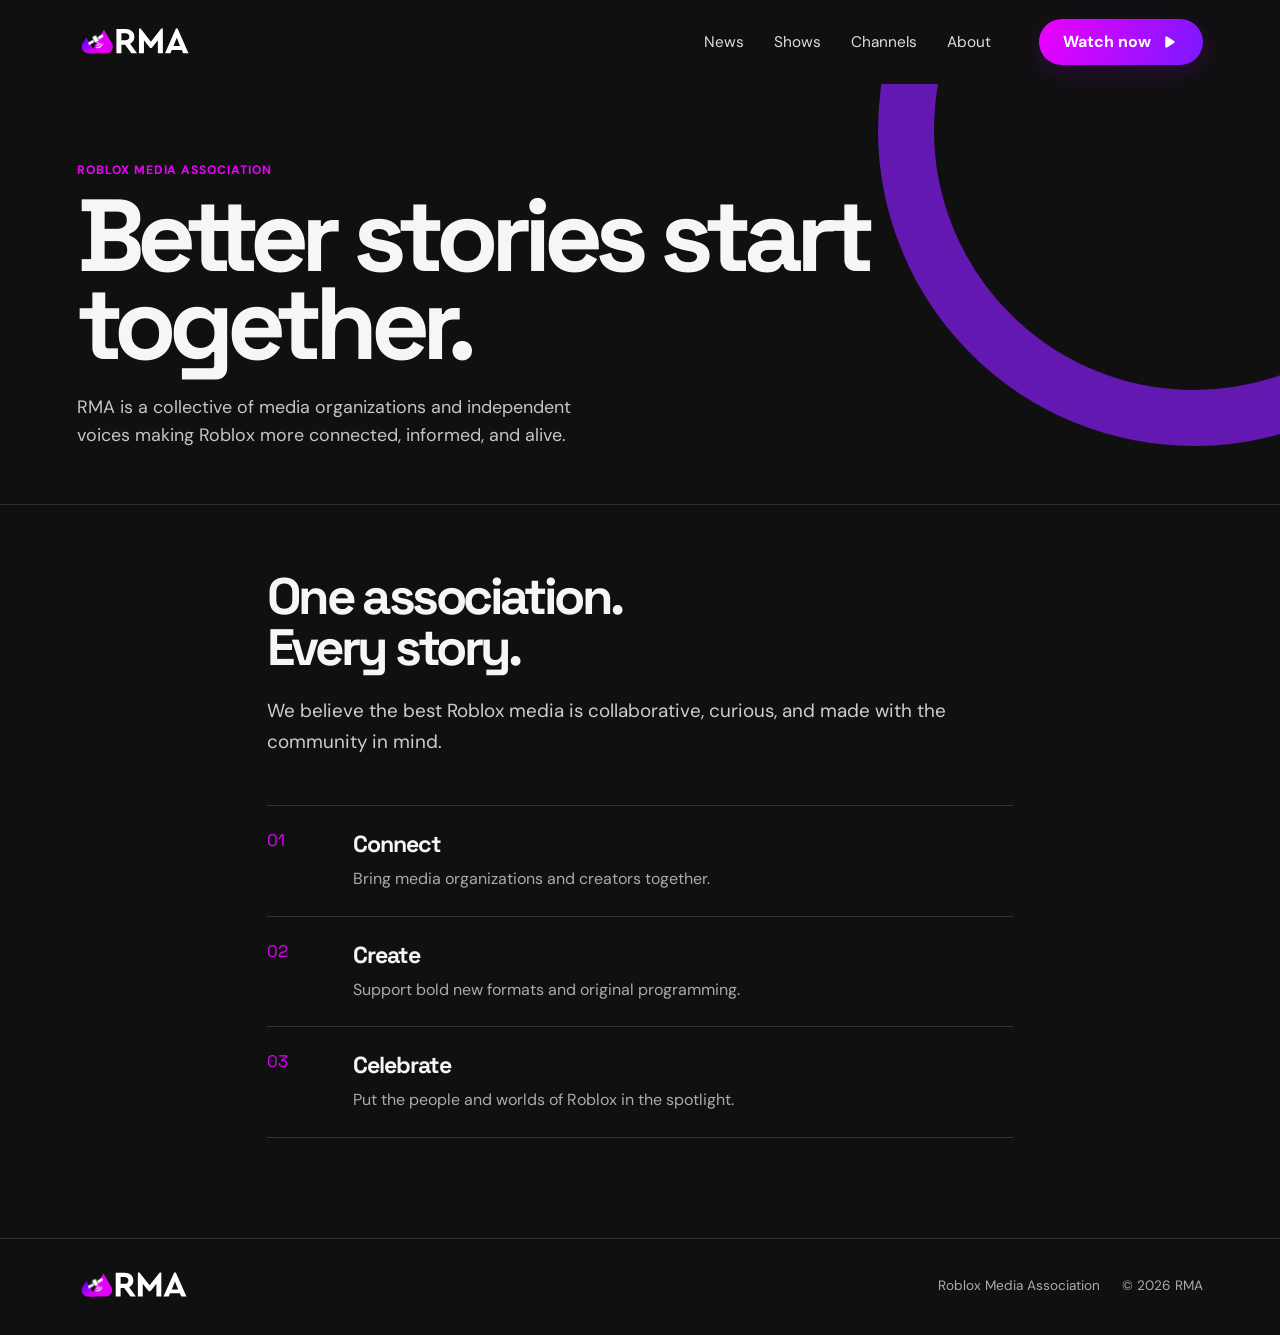
==== about.html @ 93d81783 "Add dedicated RMA content pages" ====
<!doctype html><html lang="en"><head><meta charset="utf-8"><meta name="viewport" content="width=device-width,initial-scale=1"><title>About — RMA</title><link href="https://fonts.googleapis.com/css2?family=DM+Sans:wght@400;600;700&family=Space+Grotesk:wght@500;600;700&family=Material+Symbols+Rounded:opsz,wght,FILL,GRAD@20..48,100..700,0..1,-50..200&display=swap" rel="stylesheet"><link rel="stylesheet" href="styles.css"><link rel="stylesheet" href="header-fix.css"><link rel="stylesheet" href="design-refine.css"><link rel="stylesheet" href="pages.css"></head><body><header class="topbar"><a class="brand" href="index.html"><img src="assets/rma-light.svg" alt="RMA"></a><nav><a href="news.html">News</a><a href="shows.html">Shows</a><a href="channels.html">Channels</a><a href="about.html">About</a></nav><a class="watch-button" href="shows.html">Watch now <span class="material-symbols-rounded">play_arrow</span></a></header><section class="page-hero"><p class="eyebrow">Roblox Media Association</p><h1>Better stories start together.</h1><p>RMA is a collective of media organizations and independent voices making Roblox more connected, informed, and alive.</p></section><main class="page-main about-page"><h2>One association.<br>Every story.</h2><p>We believe the best Roblox media is collaborative, curious, and made with the community in mind.</p><div class="value-list"><div class="value"><span>01</span><div><h3>Connect</h3><p>Bring media organizations and creators together.</p></div></div><div class="value"><span>02</span><div><h3>Create</h3><p>Support bold new formats and original programming.</p></div></div><div class="value"><span>03</span><div><h3>Celebrate</h3><p>Put the people and worlds of Roblox in the spotlight.</p></div></div></div></main><footer><a class="brand" href="index.html"><img src="assets/rma-light.svg" alt="RMA"></a><span>Roblox Media Association</span><span>© 2026 RMA</span></footer></body></html>
---- styles.css ----
:root{--bg:#101010;--paper:#f7f6f4;--ink:#141414;--pink:#ed00ff}*{box-sizing:border-box}html{scroll-behavior:smooth}body{margin:0;background:var(--bg);color:var(--paper);font-family:"DM Sans",sans-serif}.topbar,main,footer{max-width:1440px;margin:auto;padding-inline:6vw}.topbar{height:92px;display:flex;align-items:center;gap:48px;justify-content:space-between}.brand{color:white;text-decoration:none;display:flex;align-items:center}.brand img{display:block;width:155px;height:45px;object-fit:contain}nav{display:flex;gap:30px;margin-left:auto}nav a,footer,a{color:inherit}nav a{text-decoration:none;color:#ddd;font-size:.96rem}nav a:hover,.text-link:hover{color:var(--pink)}.material-symbols-rounded{font-variation-settings:"FILL" 1,"wght" 600,"GRAD" 0,"opsz" 24;vertical-align:middle;font-size:1.18em}.watch-button,.primary-button{background:linear-gradient(112deg,var(--pink),#7a19ff);color:white;text-decoration:none;font-weight:700;border-radius:99px;padding:13px 20px;box-shadow:0 7px 25px #b400ff2b;display:inline-flex;align-items:center;gap:8px}.hero{min-height:620px;position:relative;overflow:hidden;padding:130px 0 98px;border-bottom:1px solid #303030}.hero>*:not(.signal){position:relative;z-index:1}.eyebrow,.tag{color:var(--pink);font-size:.76rem;text-transform:uppercase;letter-spacing:.08em;font-weight:700;margin:0 0 14px}.hero h1,h2,h3{font-family:"Space Grotesk",sans-serif;letter-spacing:-.055em}.hero h1{font-size:clamp(3.5rem,7vw,6.9rem);line-height:.93;max-width:800px;margin:0}.hero-copy{color:#d2cfd2;max-width:500px;font-size:1.15rem;line-height:1.5;margin:28px 0}.hero-actions{display:flex;align-items:center;gap:28px}.text-link{font-weight:700;text-decoration:none;display:inline-flex;align-items:center;gap:7px}.signal{position:absolute;border-radius:50%;background:radial-gradient(circle at 38% 35%,#f9b5ff 0 1%,#d500ff 15%,#5916bd 37%,#161019 61%,transparent 62%);box-shadow:inset -35px -45px 80px #0008}.signal-one{width:min(92vw,1120px);height:min(92vw,1120px);right:-280px;top:-295px;opacity:.97}.signal-two{width:min(58vw,720px);height:min(58vw,720px);right:15vw;bottom:-530px;opacity:.63}.section{padding:92px 0}.section-heading{display:flex;align-items:end;justify-content:space-between;margin-bottom:29px}.section-heading h2,.association h2{font-size:clamp(2.2rem,4vw,3.7rem);line-height:.97;margin:0}.story-grid{display:grid;grid-template-columns:1.35fr 1fr 1fr;gap:17px}.story{min-height:375px;border-radius:19px;overflow:hidden;background:var(--paper);color:var(--ink);display:flex;flex-direction:column}.art{height:184px;display:grid;place-items:center;overflow:hidden}.orbital{background:#07071a}.orbital img{width:64%;height:70%;object-fit:contain}.dusk{background:linear-gradient(135deg,#e7cba8,#f8e8e4 42%,#bdc7fa);color:#28100d}.dusk .material-symbols-rounded,.neon .material-symbols-rounded{font-size:5.5rem}.neon{background:linear-gradient(135deg,#122dff,#00dcff 125%);color:white}.story-content{padding:15px 17px 18px;display:flex;flex:1;flex-direction:column}.story-content .tag{margin-bottom:5px;font-size:.68rem}.story h3{font-size:1.35rem;line-height:1.02;margin:0}.story p:not(.tag){margin:8px 0;color:#4c494d;line-height:1.3}.story-content a{font-weight:700;font-size:.88rem;margin-top:auto;text-decoration:none;display:inline-flex;align-items:center;gap:6px}.show-grid{display:grid;grid-template-columns:repeat(3,1fr);gap:20px}.show-card{min-height:260px;border-radius:18px;overflow:hidden;background:#090b22}.show-card img{display:block;width:100%;height:100%;object-fit:cover}.association{background:linear-gradient(110deg,#f000ff,#641eff);padding:63px 6vw;display:grid;grid-template-columns:1.2fr .9fr;gap:40px;align-items:end;margin-inline:-6vw}.association .eyebrow{color:white}.association p:not(.eyebrow){font-size:1.12rem;line-height:1.5;max-width:430px}.association .primary-button{background:white;color:#50108f;box-shadow:none;justify-self:start}.channel-list{display:grid;grid-template-columns:repeat(4,1fr);gap:14px}.channel-list span{padding:25px 18px;border:1px solid #3b3b3b;border-radius:13px;font-family:"Space Grotesk";font-size:1.4rem;font-weight:600;background:#161616}footer{border-top:1px solid #303030;padding-top:30px;padding-bottom:32px;display:flex;align-items:center;gap:22px;color:#aaa;font-size:.85rem}footer .brand{margin-right:auto}footer .brand img{width:110px;height:34px}@media(max-width:800px){.topbar{height:76px;padding-inline:5vw}.topbar nav{display:none}.watch-button{font-size:.85rem;padding:10px 14px}.brand img{width:126px;height:37px}.hero{padding:75px 0 65px;min-height:500px}.signal-one{width:780px;height:780px;right:-440px;top:-210px}.signal-two{width:470px;height:470px;right:-160px;bottom:-300px}.section{padding:60px 0}.story-grid,.show-grid{grid-template-columns:1fr}.story{min-height:340px}.story-feature{min-height:390px}.show-card{min-height:auto;aspect-ratio:16/9}.association{grid-template-columns:1fr;padding:48px 5vw;gap:13px;margin-inline:-5vw}.channel-list{grid-template-columns:1fr 1fr}footer{padding-inline:5vw;flex-wrap:wrap}.section-heading .text-link{display:none}}@media(max-width:430px){.watch-button{display:none}.hero h1{font-size:3.25rem}.hero-copy{font-size:1rem}.channel-list{grid-template-columns:1fr}.hero-actions{gap:16px}}
---- header-fix.css ----
/* Header refinement: keeps the identity present without overpowering the page. */
.topbar { height: 84px; }
.brand img { width: 112px; height: 34px; }
.watch-button {
  min-width: 164px;
  height: 46px;
  padding: 0 18px;
  justify-content: center;
  line-height: 1;
}
.watch-button .material-symbols-rounded {
  display: block;
  font-size: 20px;
  line-height: 1;
}
@media (max-width: 800px) {
  .brand img { width: 100px; height: 30px; }
}
---- design-refine.css ----
/* A calmer, consistent editorial rhythm for cards and programme art. */
.section { padding-block: 74px; }
.section-heading { margin-bottom: 24px; }
.story-grid { grid-template-columns: repeat(3, minmax(0, 1fr)); gap: 20px; }
.story { min-height: 396px; border-radius: 16px; box-shadow: 0 12px 32px #00000026; }
.art { height: 196px; }
.orbital { position: relative; background: radial-gradient(circle at 72% 22%, #ba42ff 0 5%, transparent 5.5%), radial-gradient(circle at 72% 22%, #7a16ef 0 15%, transparent 15.5%), linear-gradient(135deg, #1a0539, #11122e 63%, #071222); }
.orbital::after { content: ""; position: absolute; width: 240px; height: 240px; right: -84px; bottom: -130px; border: 22px solid #b000ff; border-radius: 50%; opacity: .72; }
.orbital img { position: relative; z-index: 1; width: 54%; height: 58%; object-fit: contain; }
.dusk { background: linear-gradient(135deg, #271534, #8753ca 105%); color: #fff; }
.neon { background: linear-gradient(135deg, #1038ff, #00a5ff); }
.dusk .material-symbols-rounded, .neon .material-symbols-rounded { font-size: 72px; }
.story-content { padding: 19px 18px 18px; }
.story h3 { font-size: 1.38rem; line-height: 1.05; }
.story p:not(.tag) { font-size: .97rem; }
.show-grid { gap: 20px; }
.show-card { min-height: 0; aspect-ratio: 16 / 9; border-radius: 16px; background: #090b22; box-shadow: 0 12px 28px #00000028; }
.show-card img { object-fit: cover; transform: scale(1.012); transition: transform .25s ease; }
.show-card:hover img { transform: scale(1.045); }
@media (max-width: 800px) { .section { padding-block: 54px; } .story-grid { grid-template-columns: 1fr; } .story { min-height: 355px; } }
---- pages.css ----
.page-hero{max-width:1440px;margin:auto;padding:78px 6vw 54px;position:relative;overflow:hidden;border-bottom:1px solid #2f2f2f}.page-hero h1{font-family:"Space Grotesk",sans-serif;font-size:clamp(3.4rem,8vw,7.4rem);letter-spacing:-.075em;line-height:.86;margin:0;max-width:800px}.page-hero p:not(.eyebrow){max-width:540px;color:#c8c3c9;font-size:1.12rem;line-height:1.55;margin:26px 0 0}.page-hero:after{content:"";position:absolute;width:520px;height:520px;border:56px solid #8c1dff;right:-230px;top:-270px;border-radius:50%;opacity:.68}.page-hero>*{position:relative;z-index:1}.page-main{max-width:1440px;margin:auto;padding:66px 6vw 100px}.page-grid{display:grid;grid-template-columns:repeat(3,minmax(0,1fr));gap:20px}.news-card{background:#f6f4f2;color:#151216;border-radius:18px;padding:26px;min-height:250px;display:flex;flex-direction:column;text-decoration:none;transition:transform .2s ease,box-shadow .2s ease}.news-card:hover{transform:translateY(-4px);box-shadow:0 15px 32px #0004}.news-card .material-symbols-rounded{font-size:2.3rem;color:#8619e9;margin-bottom:auto}.news-card h2{font-family:"Space Grotesk",sans-serif;letter-spacing:-.055em;line-height:1.02;font-size:1.65rem;margin:18px 0 8px}.news-card p{margin:0;color:#5e5960;line-height:1.45}.news-card .tag{margin-top:18px;margin-bottom:0}.shows-page-grid{display:grid;grid-template-columns:repeat(2,minmax(0,1fr));gap:24px}.show-feature{overflow:hidden;border-radius:20px;background:#10122e;text-decoration:none;position:relative;aspect-ratio:16/9}.show-feature img{width:100%;height:100%;object-fit:cover;display:block;transition:transform .3s ease}.show-feature:hover img{transform:scale(1.035)}.channel-page-grid{display:grid;grid-template-columns:repeat(2,minmax(0,1fr));gap:18px}.channel-card{border:1px solid #3b3b3b;border-radius:18px;min-height:180px;padding:27px;background:linear-gradient(135deg,#1c1c1c,#101010);display:flex;flex-direction:column;justify-content:space-between}.channel-card .material-symbols-rounded{font-size:2rem;color:#e200ff}.channel-card h2{font-family:"Space Grotesk",sans-serif;font-size:2rem;letter-spacing:-.06em;margin:0}.channel-card p{margin:0;color:#bdb8bd}.about-page{max-width:900px}.about-page h2{font-family:"Space Grotesk",sans-serif;font-size:clamp(2rem,4vw,3.3rem);letter-spacing:-.07em;line-height:1;margin:0 0 22px}.about-page p{font-size:1.18rem;line-height:1.65;color:#d0ccd1;max-width:700px}.value-list{margin-top:48px;display:grid;gap:0;border-top:1px solid #343434}.value{padding:23px 0;border-bottom:1px solid #343434;display:grid;grid-template-columns:70px 1fr;gap:16px}.value span{font-family:"Space Grotesk";font-size:1.05rem;color:#df00ff}.value h3{font-family:"Space Grotesk";font-size:1.45rem;letter-spacing:-.04em;margin:0}.value p{font-size:1rem;margin:7px 0 0;color:#aaa}.page-footer{border-top:1px solid #303030}@media(max-width:800px){.page-hero{padding:60px 5vw 46px}.page-main{padding:48px 5vw 70px}.page-grid,.shows-page-grid,.channel-page-grid{grid-template-columns:1fr}.page-hero:after{right:-360px;top:-230px}.value{grid-template-columns:45px 1fr}}
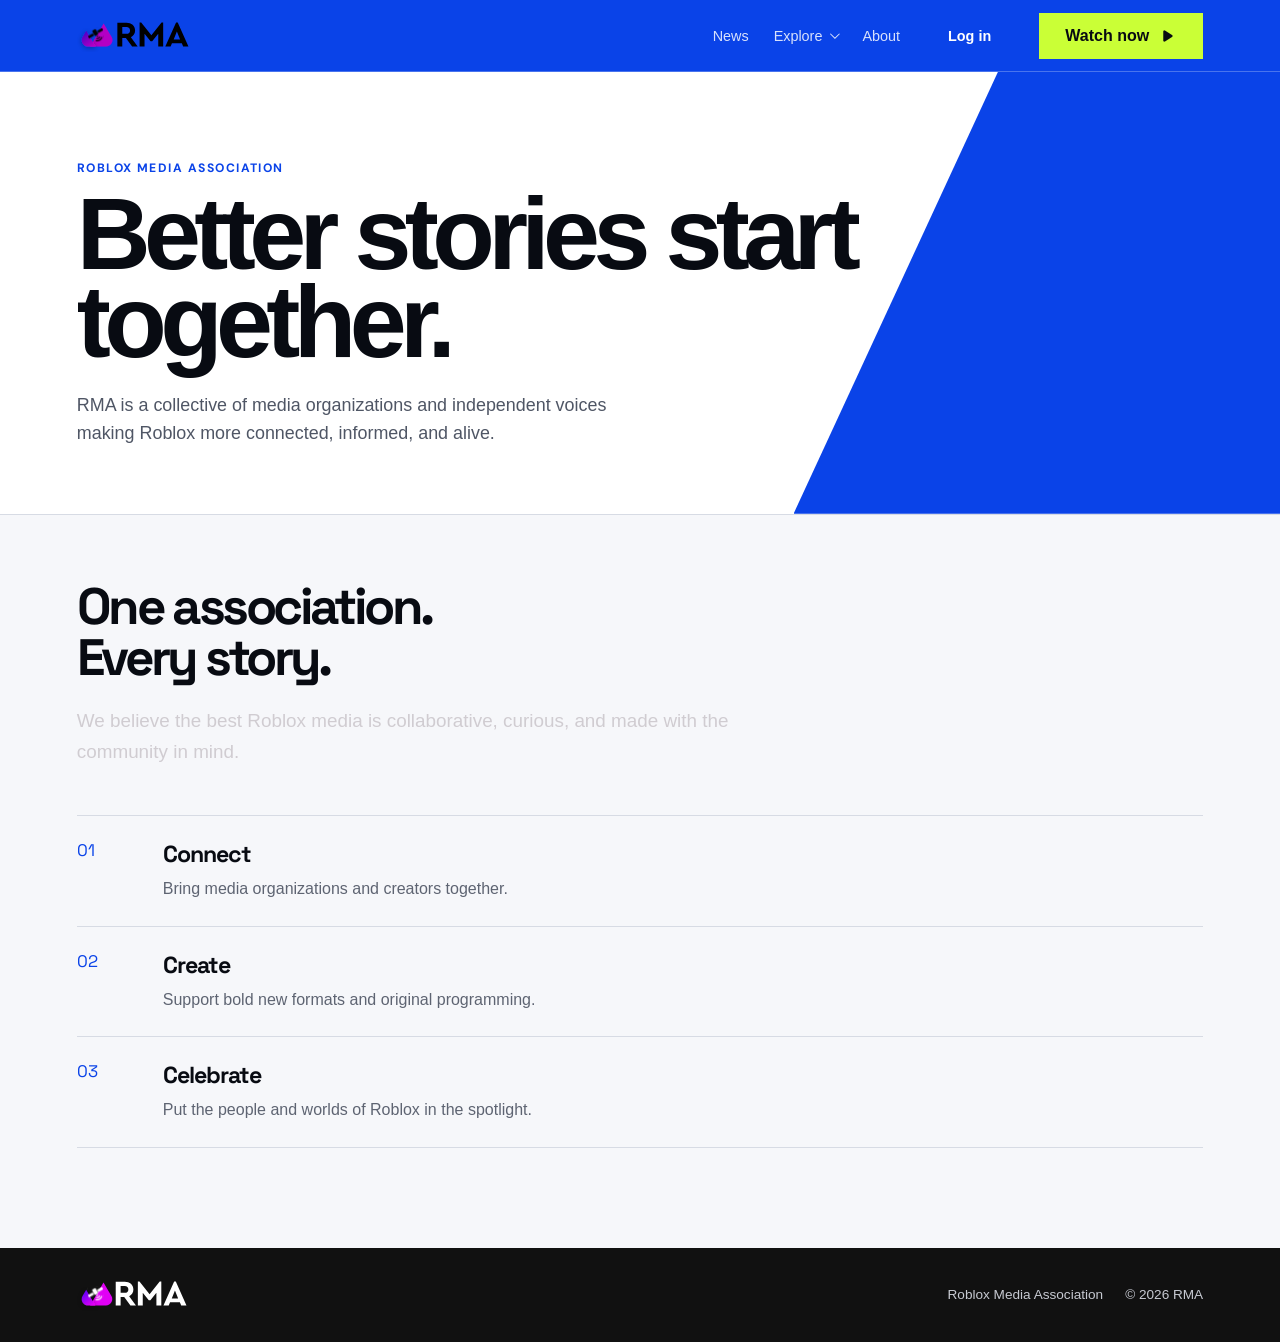
==== commit 79d9039f: "Unify RMA with Mavion brand system" ====
--- a/about.html
+++ b/about.html
@@ -1 +1 @@
-<!doctype html><html lang="en"><head><meta charset="utf-8"><meta name="viewport" content="width=device-width,initial-scale=1"><title>About — RMA</title><link href="https://fonts.googleapis.com/css2?family=DM+Sans:wght@400;600;700&family=Space+Grotesk:wght@500;600;700&family=Material+Symbols+Rounded:opsz,wght,FILL,GRAD@20..48,100..700,0..1,-50..200&display=swap" rel="stylesheet"><link rel="stylesheet" href="styles.css"><link rel="stylesheet" href="header-fix.css"><link rel="stylesheet" href="design-refine.css"><link rel="stylesheet" href="pages.css"></head><body><header class="topbar"><a class="brand" href="index.html"><img src="assets/rma-light.svg" alt="RMA"></a><nav><a href="news.html">News</a><a href="shows.html">Shows</a><a href="channels.html">Channels</a><a href="about.html">About</a></nav><a class="watch-button" href="shows.html">Watch now <span class="material-symbols-rounded">play_arrow</span></a></header><section class="page-hero"><p class="eyebrow">Roblox Media Association</p><h1>Better stories start together.</h1><p>RMA is a collective of media organizations and independent voices making Roblox more connected, informed, and alive.</p></section><main class="page-main about-page"><h2>One association.<br>Every story.</h2><p>We believe the best Roblox media is collaborative, curious, and made with the community in mind.</p><div class="value-list"><div class="value"><span>01</span><div><h3>Connect</h3><p>Bring media organizations and creators together.</p></div></div><div class="value"><span>02</span><div><h3>Create</h3><p>Support bold new formats and original programming.</p></div></div><div class="value"><span>03</span><div><h3>Celebrate</h3><p>Put the people and worlds of Roblox in the spotlight.</p></div></div></div></main><footer><a class="brand" href="index.html"><img src="assets/rma-light.svg" alt="RMA"></a><span>Roblox Media Association</span><span>© 2026 RMA</span></footer></body></html>
+<!doctype html><html lang="en"><head><meta charset="utf-8"><meta name="viewport" content="width=device-width,initial-scale=1"><title>About — RMA</title><link href="https://fonts.googleapis.com/css2?family=DM+Sans:wght@400;600;700&family=Space+Grotesk:wght@500;600;700&family=Material+Symbols+Rounded:opsz,wght,FILL,GRAD@20..48,100..700,0..1,-50..200&display=swap" rel="stylesheet"><link rel="stylesheet" href="styles.css"><link rel="stylesheet" href="header-fix.css"><link rel="stylesheet" href="design-refine.css"><link rel="stylesheet" href="pages.css"></head><body><header class="topbar"><a class="brand" href="index.html"><img src="assets/rma-light.svg" alt="RMA"></a><nav><a href="news.html">News</a><a href="shows.html">Shows</a><a href="channels.html">Channels</a><a href="about.html">About</a></nav><a class="watch-button" href="shows.html">Watch now <span class="material-symbols-rounded">play_arrow</span></a></header><section class="page-hero"><p class="eyebrow">Roblox Media Association</p><h1>Better stories start together.</h1><p>RMA is a collective of media organizations and independent voices making Roblox more connected, informed, and alive.</p></section><main class="page-main about-page"><h2>One association.<br>Every story.</h2><p>We believe the best Roblox media is collaborative, curious, and made with the community in mind.</p><div class="value-list"><div class="value"><span>01</span><div><h3>Connect</h3><p>Bring media organizations and creators together.</p></div></div><div class="value"><span>02</span><div><h3>Create</h3><p>Support bold new formats and original programming.</p></div></div><div class="value"><span>03</span><div><h3>Celebrate</h3><p>Put the people and worlds of Roblox in the spotlight.</p></div></div></div></main><footer><a class="brand" href="index.html"><img src="assets/rma-light.svg" alt="RMA"></a><span>Roblox Media Association</span><span>© 2026 RMA</span></footer><script src="page-transitions.js?v=tmc-brand-3"></script></body></html>
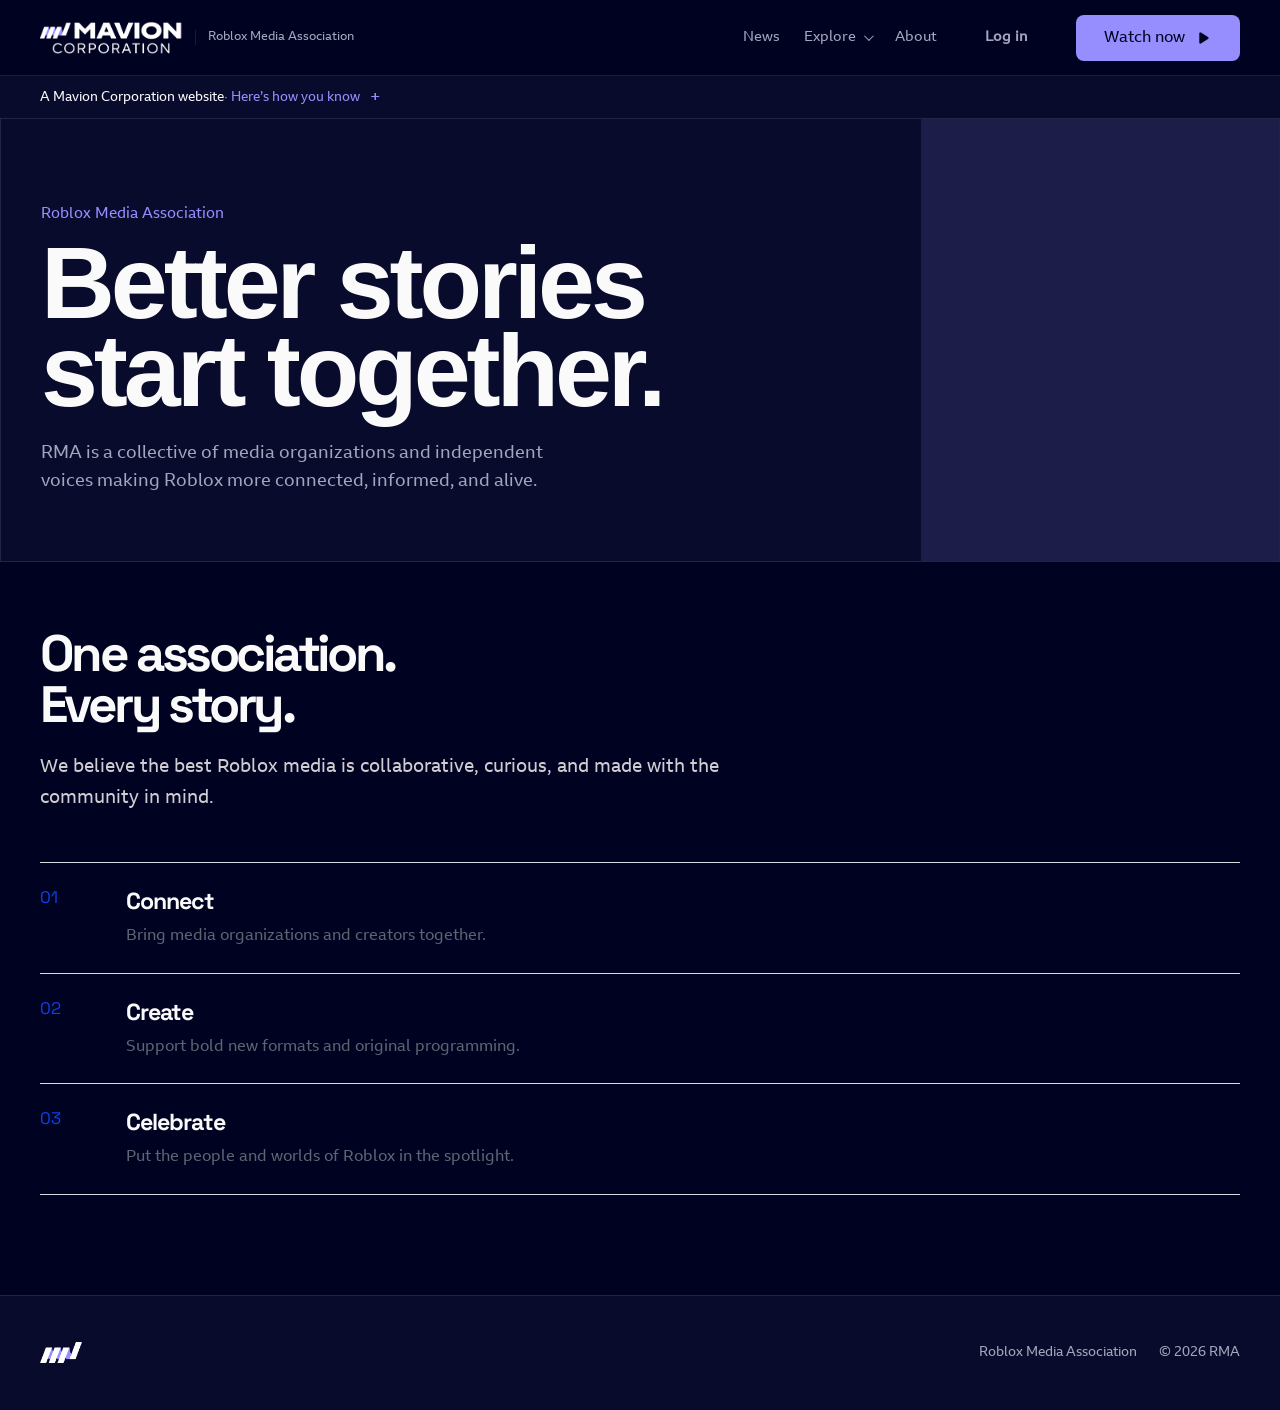
==== commit adbea7ab: "Apply approved Mavion web kit" ====
--- a/about.html
+++ b/about.html
@@ -1 +1 @@
-<!doctype html><html lang="en"><head><meta charset="utf-8"><meta name="viewport" content="width=device-width,initial-scale=1"><title>About — RMA</title><link href="https://fonts.googleapis.com/css2?family=DM+Sans:wght@400;600;700&family=Space+Grotesk:wght@500;600;700&family=Material+Symbols+Rounded:opsz,wght,FILL,GRAD@20..48,100..700,0..1,-50..200&display=swap" rel="stylesheet"><link rel="stylesheet" href="styles.css"><link rel="stylesheet" href="header-fix.css"><link rel="stylesheet" href="design-refine.css"><link rel="stylesheet" href="pages.css"></head><body><header class="topbar"><a class="brand" href="index.html"><img src="assets/rma-light.svg" alt="RMA"></a><nav><a href="news.html">News</a><a href="shows.html">Shows</a><a href="channels.html">Channels</a><a href="about.html">About</a></nav><a class="watch-button" href="shows.html">Watch now <span class="material-symbols-rounded">play_arrow</span></a></header><section class="page-hero"><p class="eyebrow">Roblox Media Association</p><h1>Better stories start together.</h1><p>RMA is a collective of media organizations and independent voices making Roblox more connected, informed, and alive.</p></section><main class="page-main about-page"><h2>One association.<br>Every story.</h2><p>We believe the best Roblox media is collaborative, curious, and made with the community in mind.</p><div class="value-list"><div class="value"><span>01</span><div><h3>Connect</h3><p>Bring media organizations and creators together.</p></div></div><div class="value"><span>02</span><div><h3>Create</h3><p>Support bold new formats and original programming.</p></div></div><div class="value"><span>03</span><div><h3>Celebrate</h3><p>Put the people and worlds of Roblox in the spotlight.</p></div></div></div></main><footer><a class="brand" href="index.html"><img src="assets/rma-light.svg" alt="RMA"></a><span>Roblox Media Association</span><span>© 2026 RMA</span></footer><script src="page-transitions.js?v=tmc-brand-3"></script></body></html>
+<!doctype html><html lang="en"><head><meta charset="utf-8"><meta name="viewport" content="width=device-width,initial-scale=1"><title>About — RMA</title><link href="https://fonts.googleapis.com/css2?family=DM+Sans:wght@400;600;700&family=Space+Grotesk:wght@500;600;700&family=Material+Symbols+Rounded:opsz,wght,FILL,GRAD@20..48,100..700,0..1,-50..200&display=swap" rel="stylesheet"><link rel="stylesheet" href="styles.css"><link rel="stylesheet" href="header-fix.css"><link rel="stylesheet" href="design-refine.css"><link rel="stylesheet" href="pages.css"></head><body><header class="topbar"><a class="brand" href="index.html"><img src="assets/rma-light.svg" alt="RMA"></a><nav><a href="news.html">News</a><a href="shows.html">Shows</a><a href="channels.html">Channels</a><a href="about.html">About</a></nav><a class="watch-button" href="shows.html">Watch now <span class="material-symbols-rounded">play_arrow</span></a></header><section class="page-hero"><p class="eyebrow">Roblox Media Association</p><h1>Better stories start together.</h1><p>RMA is a collective of media organizations and independent voices making Roblox more connected, informed, and alive.</p></section><main class="page-main about-page"><h2>One association.<br>Every story.</h2><p>We believe the best Roblox media is collaborative, curious, and made with the community in mind.</p><div class="value-list"><div class="value"><span>01</span><div><h3>Connect</h3><p>Bring media organizations and creators together.</p></div></div><div class="value"><span>02</span><div><h3>Create</h3><p>Support bold new formats and original programming.</p></div></div><div class="value"><span>03</span><div><h3>Celebrate</h3><p>Put the people and worlds of Roblox in the spotlight.</p></div></div></div></main><footer><a class="brand" href="index.html"><img src="assets/rma-light.svg" alt="RMA"></a><span>Roblox Media Association</span><span>© 2026 RMA</span></footer><script src="page-transitions.js?v=mavion-kit-2"></script></body></html>
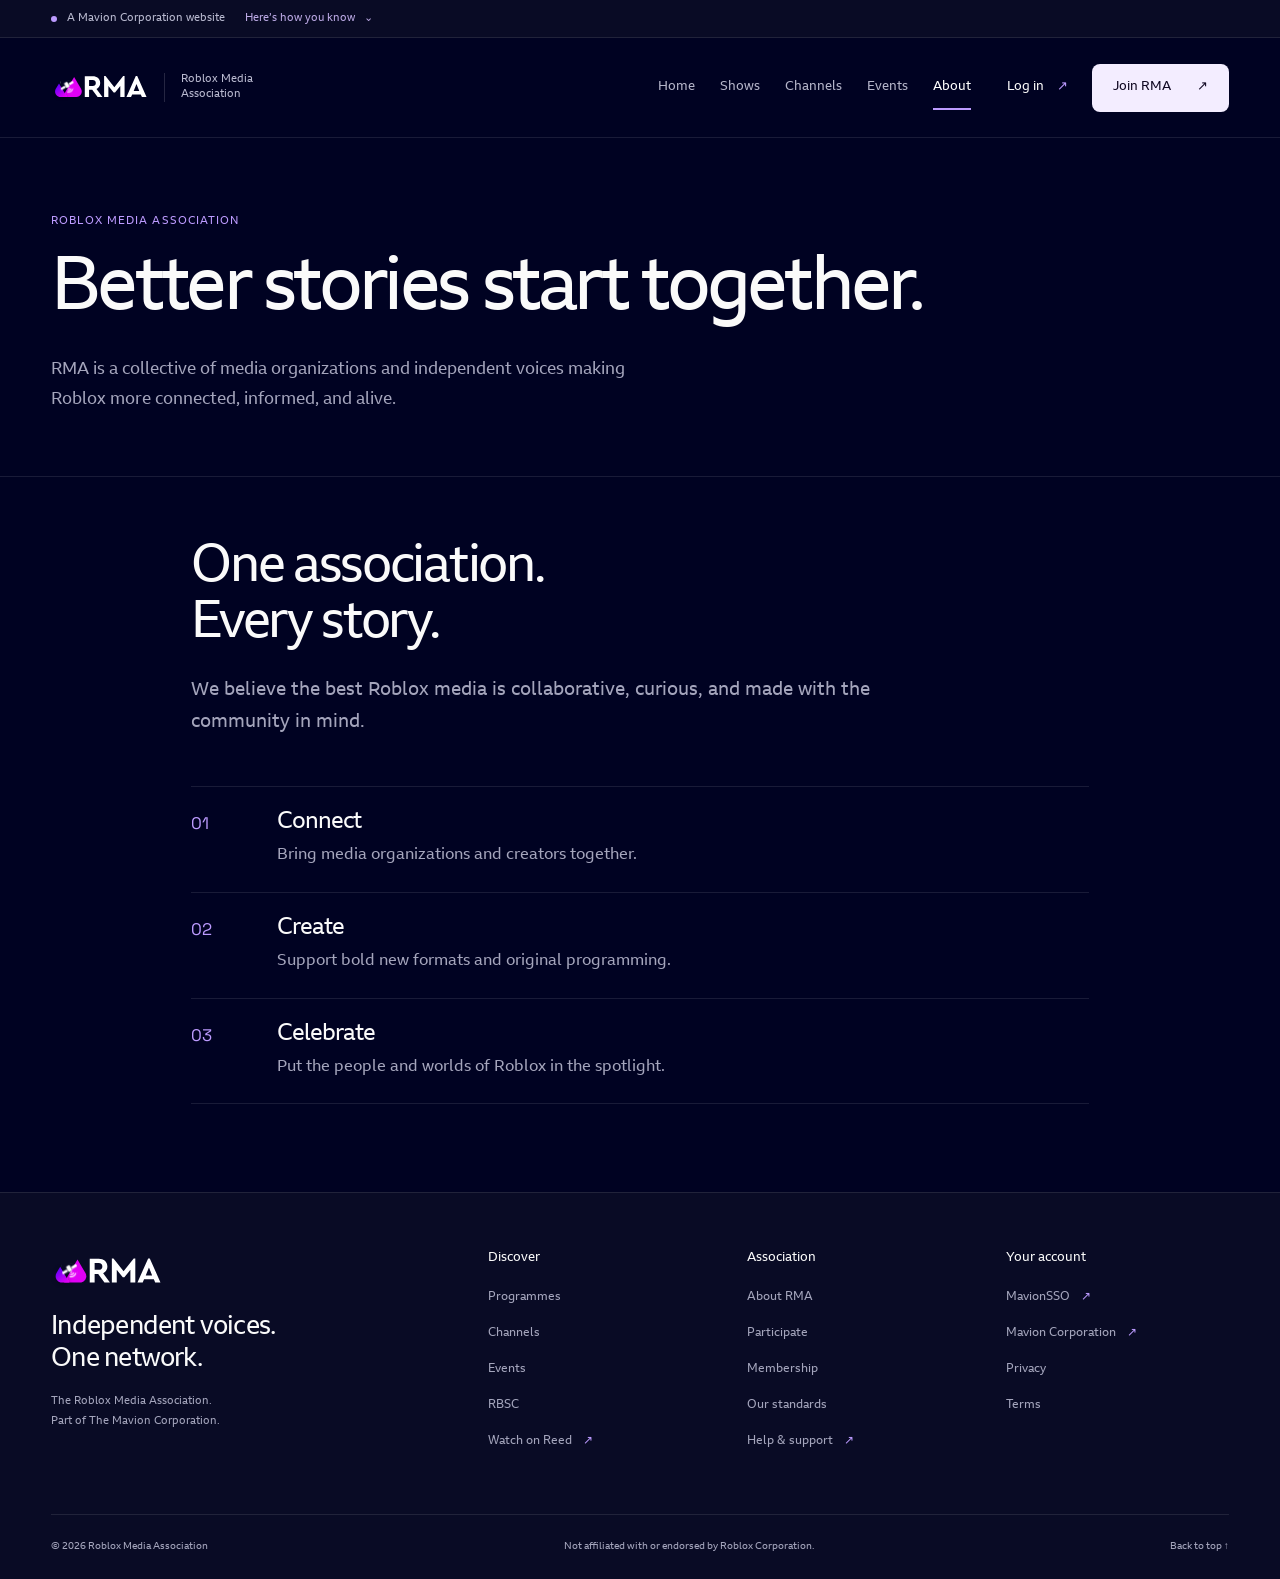
==== commit 7ad9fc1a: "Redesign RMA with a shared programme-led identity and navigation" ====
--- a/about.html
+++ b/about.html
@@ -1 +1 @@
-<!doctype html><html lang="en"><head><meta charset="utf-8"><meta name="viewport" content="width=device-width,initial-scale=1"><title>About — RMA</title><link href="https://fonts.googleapis.com/css2?family=DM+Sans:wght@400;600;700&family=Space+Grotesk:wght@500;600;700&family=Material+Symbols+Rounded:opsz,wght,FILL,GRAD@20..48,100..700,0..1,-50..200&display=swap" rel="stylesheet"><link rel="stylesheet" href="styles.css"><link rel="stylesheet" href="header-fix.css"><link rel="stylesheet" href="design-refine.css"><link rel="stylesheet" href="pages.css"></head><body><header class="topbar"><a class="brand" href="index.html"><img src="assets/rma-light.svg" alt="RMA"></a><nav><a href="news.html">News</a><a href="shows.html">Shows</a><a href="channels.html">Channels</a><a href="about.html">About</a></nav><a class="watch-button" href="shows.html">Watch now <span class="material-symbols-rounded">play_arrow</span></a></header><section class="page-hero"><p class="eyebrow">Roblox Media Association</p><h1>Better stories start together.</h1><p>RMA is a collective of media organizations and independent voices making Roblox more connected, informed, and alive.</p></section><main class="page-main about-page"><h2>One association.<br>Every story.</h2><p>We believe the best Roblox media is collaborative, curious, and made with the community in mind.</p><div class="value-list"><div class="value"><span>01</span><div><h3>Connect</h3><p>Bring media organizations and creators together.</p></div></div><div class="value"><span>02</span><div><h3>Create</h3><p>Support bold new formats and original programming.</p></div></div><div class="value"><span>03</span><div><h3>Celebrate</h3><p>Put the people and worlds of Roblox in the spotlight.</p></div></div></div></main><footer><a class="brand" href="index.html"><img src="assets/rma-light.svg" alt="RMA"></a><span>Roblox Media Association</span><span>© 2026 RMA</span></footer><script src="page-transitions.js?v=mavion-kit-2"></script></body></html>
+<!doctype html><html lang="en"><head><meta charset="utf-8"><meta name="viewport" content="width=device-width,initial-scale=1"><title>About — RMA</title><link href="https://fonts.googleapis.com/css2?family=DM+Sans:wght@400;600;700&family=Space+Grotesk:wght@500;600;700&family=Material+Symbols+Rounded:opsz,wght,FILL,GRAD@20..48,100..700,0..1,-50..200&display=swap" rel="stylesheet"><link rel="stylesheet" href="styles.css"><link rel="stylesheet" href="pages.css"><meta name="description" content="The Roblox Media Association: broadcasters, original programmes, and shared events. Part of The Mavion Corporation."><link rel="canonical" href="https://rma.tmc.gg/about.html"><link rel="stylesheet" href="rma-redesign.css?v=3"><link rel="icon" href="assets/rma-light.svg" type="image/svg+xml"></head><body><details class="network-identity"><summary><span class="status-dot"></span>A Mavion Corporation website <span class="identity-more">Here’s how you know <span aria-hidden="true">⌄</span></span></summary><div><p><strong>Part of the Mavion network.</strong> RMA is the Roblox Media Association. The <strong>.tmc.gg</strong> domain is used by The Mavion Corporation and its websites.</p><p><strong>Check the address.</strong> This site is <strong>rma.tmc.gg</strong>. HTTPS protects the connection; it does not guarantee the content or security of external websites.</p></div></details><a class="rma-skip" href="#main">Skip to content</a><header class="rma-header"><a class="rma-brand" href="index.html" aria-label="RMA home"><img src="assets/rma-light.svg" alt="RMA" width="155" height="45"><span>Roblox Media<br>Association</span></a><button class="menu-toggle" type="button" aria-expanded="false" aria-controls="rma-navigation"><span>Menu</span><svg viewBox="0 0 24 24" aria-hidden="true"><path d="M4 8h16M4 16h16"/></svg></button><nav id="rma-navigation" aria-label="Primary navigation"><a href="index.html">Home</a><a href="shows.html">Shows</a><a href="channels.html">Channels</a><a href="events.html">Events</a><a href="about.html" aria-current="page">About</a><a class="mobile-member" href="apply.html">Membership <span aria-hidden="true">↗</span></a></nav><div class="rma-header-actions"><a class="rma-login" href="https://sso.tmc.gg/">Log in <span aria-hidden="true">↗</span></a><a class="primary-button" href="apply.html">Join RMA <span aria-hidden="true">↗</span></a></div></header><section class="page-hero"><p class="eyebrow">Roblox Media Association</p><h1>Better stories start together.</h1><p>RMA is a collective of media organizations and independent voices making Roblox more connected, informed, and alive.</p></section><main class="page-main about-page" id="main"><h2>One association.<br>Every story.</h2><p>We believe the best Roblox media is collaborative, curious, and made with the community in mind.</p><div class="value-list"><div class="value"><span>01</span><div><h3>Connect</h3><p>Bring media organizations and creators together.</p></div></div><div class="value"><span>02</span><div><h3>Create</h3><p>Support bold new formats and original programming.</p></div></div><div class="value"><span>03</span><div><h3>Celebrate</h3><p>Put the people and worlds of Roblox in the spotlight.</p></div></div></div></main><footer class="rma-footer"><div class="rma-footer-top"><div class="rma-footer-identity"><a href="index.html" aria-label="RMA home"><img src="assets/rma-light.svg" alt="RMA" width="155" height="45"></a><p>Independent voices.<br>One network.</p><small>The Roblox Media Association.<br>Part of The Mavion Corporation.</small></div><div><h2>Discover</h2><a href="shows.html">Programmes</a><a href="channels.html">Channels</a><a href="events.html">Events</a><a href="rbsc.html">RBSC</a><a href="https://reed-mavion.vercel.app">Watch on Reed <span aria-hidden="true">↗</span></a></div><div><h2>Association</h2><a href="about.html">About RMA</a><a href="participate.html">Participate</a><a href="apply.html">Membership</a><a href="standards.html">Our standards</a><a href="https://tmc.gg/support">Help & support <span aria-hidden="true">↗</span></a></div><div><h2>Your account</h2><a href="https://sso.tmc.gg/">MavionSSO <span aria-hidden="true">↗</span></a><a href="https://tmc.gg">Mavion Corporation <span aria-hidden="true">↗</span></a><a href="privacy.html">Privacy</a><a href="terms.html">Terms</a></div></div><div class="rma-footer-bottom"><span>© 2026 Roblox Media Association</span><span>Not affiliated with or endorsed by Roblox Corporation.</span><a href="#main">Back to top ↑</a></div></footer><script src="rma.js?v=3" defer></script></body></html>
--- a/rma-redesign.css
+++ b/rma-redesign.css
@@ -0,0 +1,14 @@
+@font-face{font-family:"RMA Sans";src:url("fonts/BBC-Reith-Sans-Regular.ttf") format("truetype");font-display:swap;font-weight:400}
+:root{--bg:#000222;--surface:#090b2c;--paper:#fafafa;--ink:#fafafa;--muted:#a4a5bc;--line:#ffffff19;--pink:#d6b4ff;--accent:#bc9bff;--radius:16px;--gutter:clamp(20px,4vw,56px)}
+*{box-sizing:border-box}html{scroll-behavior:smooth;scroll-padding-top:24px;background:var(--bg)}body,.rbsc-page{margin:0;background:var(--bg);color:var(--paper);font-family:"RMA Sans",Arial,sans-serif;font-size:16px;line-height:1.6;opacity:1;transform:none}a{color:inherit;text-decoration:none}button,input,select,textarea{font:inherit}button,a{-webkit-tap-highlight-color:transparent}a,button{touch-action:manipulation}img{max-width:100%}a:focus-visible,button:focus-visible,summary:focus-visible,input:focus-visible,select:focus-visible,textarea:focus-visible{outline:2px solid var(--accent);outline-offset:5px}p{color:var(--muted)}h1,h2,h3,h4,.page-hero h1,.about-page h2,.news-card h2,.channel-card h2,.value h3{font-family:"RMA Sans",Arial,sans-serif;font-weight:400;letter-spacing:-.045em;line-height:1.1;color:var(--paper)}
+.rma-skip{position:absolute;z-index:100;left:20px;top:0;padding:12px 20px;background:white;color:#000222;transform:translateY(-120%)}.rma-skip:focus{transform:none}.network-identity{border-bottom:1px solid var(--line);background:#090b25;font-size:11px;color:#b9bad0}.network-identity summary{max-width:1400px;min-height:37px;padding:7px var(--gutter);margin:auto;display:flex;align-items:center;gap:10px;list-style:none;cursor:pointer}.network-identity summary::-webkit-details-marker{display:none}.status-dot{display:inline-block;flex:none;width:6px;height:6px;border-radius:50%;background:var(--accent)}.identity-more{margin-left:10px;color:#bba9e4}.identity-more>span{margin-left:6px}.network-identity>div{max-width:1400px;margin:auto;padding:10px var(--gutter) 24px;display:grid;grid-template-columns:1fr 1fr;gap:48px}.network-identity p{margin:0;font-size:13px;max-width:500px}.network-identity strong{font-weight:400;color:white}
+.rma-header{max-width:1400px;min-height:100px;margin:auto;padding:20px var(--gutter);display:flex;align-items:center;gap:36px;border-bottom:1px solid var(--line);position:relative;z-index:20}.rma-brand{display:flex;align-items:center;gap:17px;flex:none}.rma-brand img{width:96px;height:40px;object-fit:contain}.rma-brand>span{font-size:11px;line-height:1.35;color:#b9bad0;border-left:1px solid #ffffff25;padding-left:16px}.rma-header nav{display:flex;align-items:center;gap:25px;margin-left:auto}.rma-header nav>a{font-size:13px;min-height:44px;display:flex;align-items:center;color:#b4b5c9;position:relative}.rma-header nav>a:hover,.rma-header nav>a[aria-current]{color:#fff}.rma-header nav>a[aria-current]:after{content:"";position:absolute;bottom:0;left:0;right:0;height:2px;background:var(--accent)}.rma-header-actions{display:flex;align-items:center;gap:24px}.rma-login{font-size:13px;white-space:nowrap}.rma-login span{margin-left:10px;color:var(--accent)}.primary-button,.watch-button{display:inline-flex;align-items:center;justify-content:space-between;gap:26px;min-height:48px;padding:12px 20px;background:#f3edff;color:#100923;font-size:13px;font-weight:400;border:1px solid transparent;border-radius:8px;box-shadow:none;transition:background .2s,transform .25s}.primary-button:hover,.watch-button:hover{background:#d7bfff;color:#100923;transform:translateY(-2px)}.primary-button>span,.text-link>span{transition:transform .25s}.primary-button:hover>span,.text-link:hover>span{transform:translate(3px,-2px)}.text-link{display:inline-flex;align-items:center;gap:18px;min-height:44px;font-size:13px;font-weight:400;color:var(--paper)}.text-link:hover{color:var(--accent)}.menu-toggle,.rma-header nav .mobile-member{display:none}
+main,.page-main{max-width:1400px;padding:0 var(--gutter);margin:auto}.rma-home{padding:0}.network-hero{display:grid;grid-template-columns:1.12fr 1fr;gap:64px;align-items:center;padding:72px var(--gutter);min-height:620px}.eyebrow,.tag{font:400 11px/1.5 "RMA Sans",Arial,sans-serif;letter-spacing:.1em;text-transform:uppercase;color:var(--accent);margin:0 0 20px}.network-hero .eyebrow{display:flex;align-items:center;gap:10px}.network-hero h1{font-size:clamp(48px,5.3vw,76px);margin:0;letter-spacing:-.055em;line-height:1.05}.network-hero h1 em{font-style:normal;color:#bba5fc}.intro{max-width:440px;font-size:17px;line-height:1.75;margin:26px 0}.hero-actions{display:flex;flex-wrap:wrap;gap:25px;align-items:center}.hero-caption{border-top:1px solid var(--line);margin-top:46px;padding-top:20px;display:grid;gap:8px;font-size:11px;color:var(--muted)}.hero-caption a{color:#d7c6f9}.hero-caption a span{margin-left:10px}.network-feature{position:relative;display:block;aspect-ratio:1.03;min-width:0;overflow:hidden;border-radius:20px;border:1px solid #ffffff24;background:#111221;isolation:isolate}.network-feature>img{position:absolute;width:100%;height:100%;object-fit:cover;object-position:center;inset:0;transition:transform .7s cubic-bezier(.16,1,.3,1)}.network-feature:after{content:"";position:absolute;inset:0;background:linear-gradient(180deg,#0003,transparent 35%,#050617e8)}.network-feature:hover>img{transform:scale(1.035)}.feature-pill{position:absolute;z-index:1;top:22px;left:22px;background:#08091dba;border:1px solid #ffffff30;border-radius:30px;padding:7px 12px;font-size:10px;backdrop-filter:blur(8px)}.network-feature-copy{position:absolute;bottom:0;left:0;right:0;padding:30px;z-index:1}.network-feature-copy h2{font-size:52px;margin:0 0 15px}.network-feature-copy .eyebrow{font-size:10px;margin-bottom:10px}.network-feature-copy>p:last-child{display:flex;justify-content:space-between;font-size:12px;color:#e0dcee;border-top:1px solid #ffffff25;padding-top:18px;margin-bottom:0}.network-feature-copy>p:last-child span{font-size:22px;color:#c9a9ff}
+.network-band{margin:0 var(--gutter);border-top:1px solid var(--line);border-bottom:1px solid var(--line);padding:22px 0;display:flex;align-items:center;justify-content:space-between;font-size:12px;color:#b6b6ce}.network-band a{color:#e0d9f3}.network-band a span{margin-left:20px}.section{max-width:1400px;padding:80px var(--gutter);margin:auto}.section-heading{display:flex;align-items:end;justify-content:space-between;gap:24px;margin-bottom:32px;border:0;padding:0}.section-heading .eyebrow{margin-bottom:12px}.section-heading h2,.network-purpose h2,.join-band h2{font-size:clamp(32px,3.4vw,48px);margin:0;line-height:1.12}.programme-grid{display:grid;grid-template-columns:repeat(3,minmax(0,1fr));gap:24px}.programme{min-width:0}.programme-art{display:block;position:relative;aspect-ratio:16/10;overflow:hidden;background:#10112f;border:1px solid var(--line);border-radius:14px}.programme-art img{display:block;width:100%;height:100%;object-fit:cover;transition:transform .55s cubic-bezier(.16,1,.3,1)}.programme-art:hover img{transform:scale(1.04)}.programme-status{position:absolute;top:13px;left:13px;border:1px solid #ffffff3a;background:#05071cba;backdrop-filter:blur(6px);padding:5px 10px;border-radius:20px;font-size:10px}.programme-arrow{position:absolute;bottom:14px;right:14px;display:grid;place-items:center;width:34px;height:34px;background:#f4eeff;color:#171020;border-radius:50%;font-size:20px}.programme-copy{padding:20px 0}.programme-copy .eyebrow{font-size:9px;margin:0 0 9px}.programme-copy h3{font-size:25px;margin:0}.programme-copy p{font-size:13px;line-height:1.6;margin:12px 0}.programme-copy small{font-size:10px;color:#9b9cb6}.collection-note{font-size:11px;line-height:1.8;max-width:660px;margin:22px 0 0}.network-purpose{display:grid;grid-template-columns:1fr 1fr;gap:80px;background:#090b2c;border-top:1px solid var(--line);border-bottom:1px solid var(--line)}.network-purpose>div:last-child>p{font-size:17px;line-height:1.8;margin:0 0 20px;max-width:480px}.route-grid{display:grid;grid-template-columns:repeat(3,minmax(0,1fr));gap:20px}.route-grid>a{position:relative;padding:28px;min-height:280px;background:#090b2c;border:1px solid var(--line);border-radius:14px;transition:transform .25s,border-color .25s}.route-grid>a:hover{transform:translateY(-4px);border-color:#bca1ff80}.route-number{font-size:11px;color:var(--accent)}.route-grid h3,.route-grid h2{font-size:28px;margin:35px 0 18px}.route-grid p{font-size:14px;line-height:1.7}.route-grid>a>span:last-child{position:absolute;top:22px;right:24px;color:var(--accent);font-size:24px}.join-band{margin:0 var(--gutter) 80px;padding:48px;border:1px solid #aa91df35;border-radius:20px;background:#171032;position:relative}.join-band .primary-button{position:absolute;right:48px;bottom:48px}.join-band h2{font-size:48px}
+.page-hero{max-width:1400px;margin:auto;padding:76px var(--gutter) 60px;background:transparent;border-bottom:1px solid var(--line)}.page-hero h1{font-size:clamp(42px,5.8vw,76px);line-height:1.08;letter-spacing:-.05em;max-width:950px;margin:0}.page-hero:after{display:none}.page-hero p:not(.eyebrow){max-width:620px;font-size:17px;line-height:1.8;color:var(--muted);margin:24px 0 0}.page-main{padding:64px var(--gutter) 88px;background:transparent}.release-note{margin-top:60px;padding:30px;border:1px solid var(--line);border-radius:14px;background:var(--surface)}.release-note h2{font-size:28px;margin:0 0 14px}.release-note p{max-width:740px;font-size:14px;line-height:1.8}.page-grid,.channel-page-grid,.feature-list{display:grid;grid-template-columns:repeat(3,minmax(0,1fr));gap:20px}.news-card,.channel-card,.feature,.details-list details,.legal-contact{padding:28px;border:1px solid var(--line);background:var(--surface);border-radius:14px;color:var(--paper);box-shadow:none}.news-card p,.channel-card p,.feature p,.details-list p{color:var(--muted);font-size:15px;line-height:1.7}.news-card:hover{transform:translateY(-3px);box-shadow:none}.news-card .material-symbols-rounded,.channel-card .material-symbols-rounded,.feature .material-symbols-rounded{color:var(--accent)}.channel-card{min-height:230px;gap:20px}.channel-card h2{font-size:28px}.channel-card small{color:#bba5fc;font-size:12px;overflow-wrap:anywhere}.channel-page-grid{grid-template-columns:1fr 1fr}.about-page{max-width:1000px}.about-page>p{color:var(--muted)}.value,.value-list{border-color:var(--line)}.value span{color:var(--accent)}.value p{color:var(--muted)}.details-list{display:grid;gap:12px}.details-list summary{cursor:pointer;min-height:44px;align-content:center}.timeline{max-width:850px}.timeline-item{padding:30px 0;border-bottom:1px solid var(--line)}.timeline-item small{color:var(--accent)}.timeline-item h2{font-size:32px;margin:12px 0}.timeline-item p{line-height:1.8}.external-note{color:var(--muted)}.exit-card,.external-panel{background:var(--surface);color:var(--paper);border-color:var(--line)}.exit-card p,.external-panel p{color:var(--muted)}.legal-content{color:var(--muted)}.legal-content h2{color:var(--paper)}.page-main a:not([class]){text-decoration:underline;text-underline-offset:4px}
+.rbsc-hero{background:var(--surface);color:var(--paper);border-bottom:1px solid var(--line)}.rbsc-hero h1,.ballot-title{font-family:"RMA Sans",Arial,sans-serif;line-height:1.05}.rbsc-hero h1 em,.ballot-title span{color:var(--accent);-webkit-text-stroke:0}.rbsc-hero:after{opacity:.25}.rbsc-event-card,.entry,.ballot-bar{background:#0d1032;border:1px solid var(--line);border-radius:14px;box-shadow:none;color:var(--paper)}.entry h3,.ballot-bar p{color:var(--paper)}.entry p,.rbsc-event-card dt,.rbsc-date p,.vote-note{color:var(--muted)}.entry.selected,.entry:hover{background:#211a42;border-color:var(--accent)}.rbsc-vote-panel{border-radius:16px;background:#171032;border-color:var(--line)}.rbsc-lineup li{border-color:var(--line)}.rbsc-lineup li:hover,.rbsc-lineup li.is-host{background:#161333}.rbsc-lineup p,.lineup-number,.rbsc-card-label{color:var(--accent)}.rbsc-intro,.rbsc-hero-note,.rbsc-overview-copy p{color:var(--muted)}
+.rma-footer{max-width:none;display:block;margin:0;background:#090b25;padding:0 var(--gutter);border-top:1px solid var(--line);color:var(--muted);font-size:13px}.rma-footer-top{max-width:1288px;margin:auto;padding:58px 0;display:grid;grid-template-columns:1.8fr 1fr 1fr 1fr;gap:36px}.rma-footer-top>div{display:flex;flex-direction:column;align-items:flex-start;gap:12px}.rma-footer-top h2{font-size:13px;letter-spacing:0;margin:0 0 10px;color:var(--paper)}.rma-footer-top a:not([aria-label]){font-size:12px;min-height:24px}.rma-footer a:hover{color:white}.rma-footer-top a>span{margin-left:8px;color:var(--accent)}.rma-footer-identity img{display:block;width:110px;height:40px;object-fit:contain}.rma-footer-identity p{font-size:26px;letter-spacing:-.03em;line-height:1.2;margin:10px 0 4px;color:var(--paper)}.rma-footer-identity small{font-size:11px;line-height:1.8}.rma-footer-bottom{max-width:1288px;margin:auto;padding:24px 0;border-top:1px solid var(--line);display:flex;justify-content:space-between;gap:20px;font-size:10px}
+@media(max-width:1100px){.rma-brand>span{display:none}.rma-header{gap:22px}.rma-header nav{gap:20px}.network-hero{gap:40px}.rma-header-actions{gap:18px}.rma-login{font-size:12px}}
+@media(max-width:900px){.rma-header{min-height:80px;padding-block:16px;flex-wrap:wrap;gap:15px}.rma-brand img{width:94px;height:36px}.menu-toggle{display:flex;align-items:center;gap:10px;min-height:44px;padding:8px 0 8px 12px;margin-left:auto;background:none;border:0;color:var(--paper);font-size:13px}.menu-toggle svg{width:24px;height:24px;fill:none;stroke:currentColor;stroke-width:1.5}.rma-header-actions .primary-button{display:none}.rma-header-actions{order:1}.menu-toggle{order:2}.rma-header nav{order:3;width:100%;display:none;margin:0;padding:15px 0 6px;border-top:1px solid var(--line);grid-template-columns:1fr 1fr;gap:8px}.rma-header nav.is-open{display:grid}.rma-header nav>a{padding:10px 12px;border-radius:8px;min-height:48px;font-size:15px;background:var(--surface)}.rma-header nav>a[aria-current]{background:#211a42}.rma-header nav>a[aria-current]:after{display:none}.rma-header nav .mobile-member{display:flex;color:var(--accent)}.network-hero{grid-template-columns:1fr 1fr;gap:30px;padding-block:52px;min-height:0}.network-hero h1{font-size:48px}.network-feature{aspect-ratio:.83}.network-feature-copy{padding:22px}.network-feature-copy h2{font-size:40px}.hero-actions{gap:12px}.hero-caption{margin-top:28px}.intro{font-size:16px}.programme-grid{gap:16px}.programme-copy h3{font-size:22px}.route-grid>a{padding:22px}.route-grid h3,.route-grid h2{font-size:25px}.network-purpose{gap:40px}.rma-footer-top{grid-template-columns:1.4fr 1fr 1fr;gap:25px}.rma-footer-top>div:last-child{grid-column:2/4;flex-direction:row;flex-wrap:wrap;gap:18px}.rma-footer-top>div:last-child h2{width:100%;margin:0}.feature-list{grid-template-columns:1fr}.page-hero{padding-block:52px}.network-identity>div{gap:24px}}
+@media(max-width:600px){.identity-more{font-size:0;margin-left:auto}.identity-more>span{font-size:15px}.network-identity>div{grid-template-columns:1fr;gap:18px}.network-hero{grid-template-columns:1fr;gap:36px;padding-top:40px;padding-bottom:36px}.network-hero h1{font-size:clamp(43px,10.8vw,62px)}.network-hero .eyebrow{font-size:10px;margin-bottom:20px}.intro{font-size:16px;max-width:38ch;margin:22px 0}.hero-actions .primary-button{width:100%;min-height:52px}.hero-actions .text-link{padding:4px 0}.hero-caption{display:none}.network-feature{aspect-ratio:1.16;border-radius:14px}.network-feature-copy h2{font-size:38px}.feature-pill{top:16px;left:16px;font-size:9px}.network-feature-copy>p:last-child{font-size:11px}.network-band{padding:18px 0;display:grid;gap:12px;font-size:11px}.network-band a{display:flex;justify-content:space-between}.section{padding-block:48px}.section-heading{align-items:start;gap:15px}.section-heading h2{font-size:33px}.section-heading .text-link{display:inline-flex;font-size:11px;white-space:nowrap;margin-top:25px;gap:8px}.programme-grid{grid-template-columns:1fr;gap:24px}.programme-art{aspect-ratio:16/10}.programme-copy{padding:18px 0 0}.programme-copy h3{font-size:27px}.programme-copy p{margin:10px 0}.collection-note{margin-top:30px}.network-purpose{grid-template-columns:1fr;gap:26px}.network-purpose>div:last-child>p{font-size:16px}.route-grid{grid-template-columns:1fr;gap:14px}.route-grid>a{min-height:0;padding:26px}.route-grid h3,.route-grid h2{font-size:28px;margin:23px 0 14px}.join-band{margin-bottom:48px;padding:30px 25px}.join-band h2{font-size:38px}.join-band .primary-button{position:static;margin-top:28px;width:100%}.page-hero h1{font-size:43px;line-height:1.08}.page-hero p:not(.eyebrow){font-size:16px}.page-main{padding-top:36px;padding-bottom:52px}.page-grid,.channel-page-grid,.shows-page-grid{grid-template-columns:1fr}.release-note{margin-top:38px;padding:24px}.release-note h2{font-size:27px}.rma-footer-top{padding:40px 0;grid-template-columns:1fr 1fr;gap:36px 20px}.rma-footer-top>div:first-child{grid-column:1/-1}.rma-footer-top>div:last-child{grid-column:1/-1;gap:12px 22px}.rma-footer-bottom{flex-direction:column;gap:12px}.rma-footer-identity p{font-size:28px}.rbsc-lineup li{grid-template-columns:26px 1fr}.rbsc-lineup .lineup-song{grid-column:2}.rbsc-event-card{max-width:100%}.network-feature-copy .eyebrow{margin-bottom:8px}}
+@media(prefers-reduced-motion:reduce){html{scroll-behavior:auto}*,*:before,*:after{animation:none!important;transition:none!important}.programme-art:hover img,.network-feature:hover>img,.route-grid>a:hover,.primary-button:hover{transform:none}}
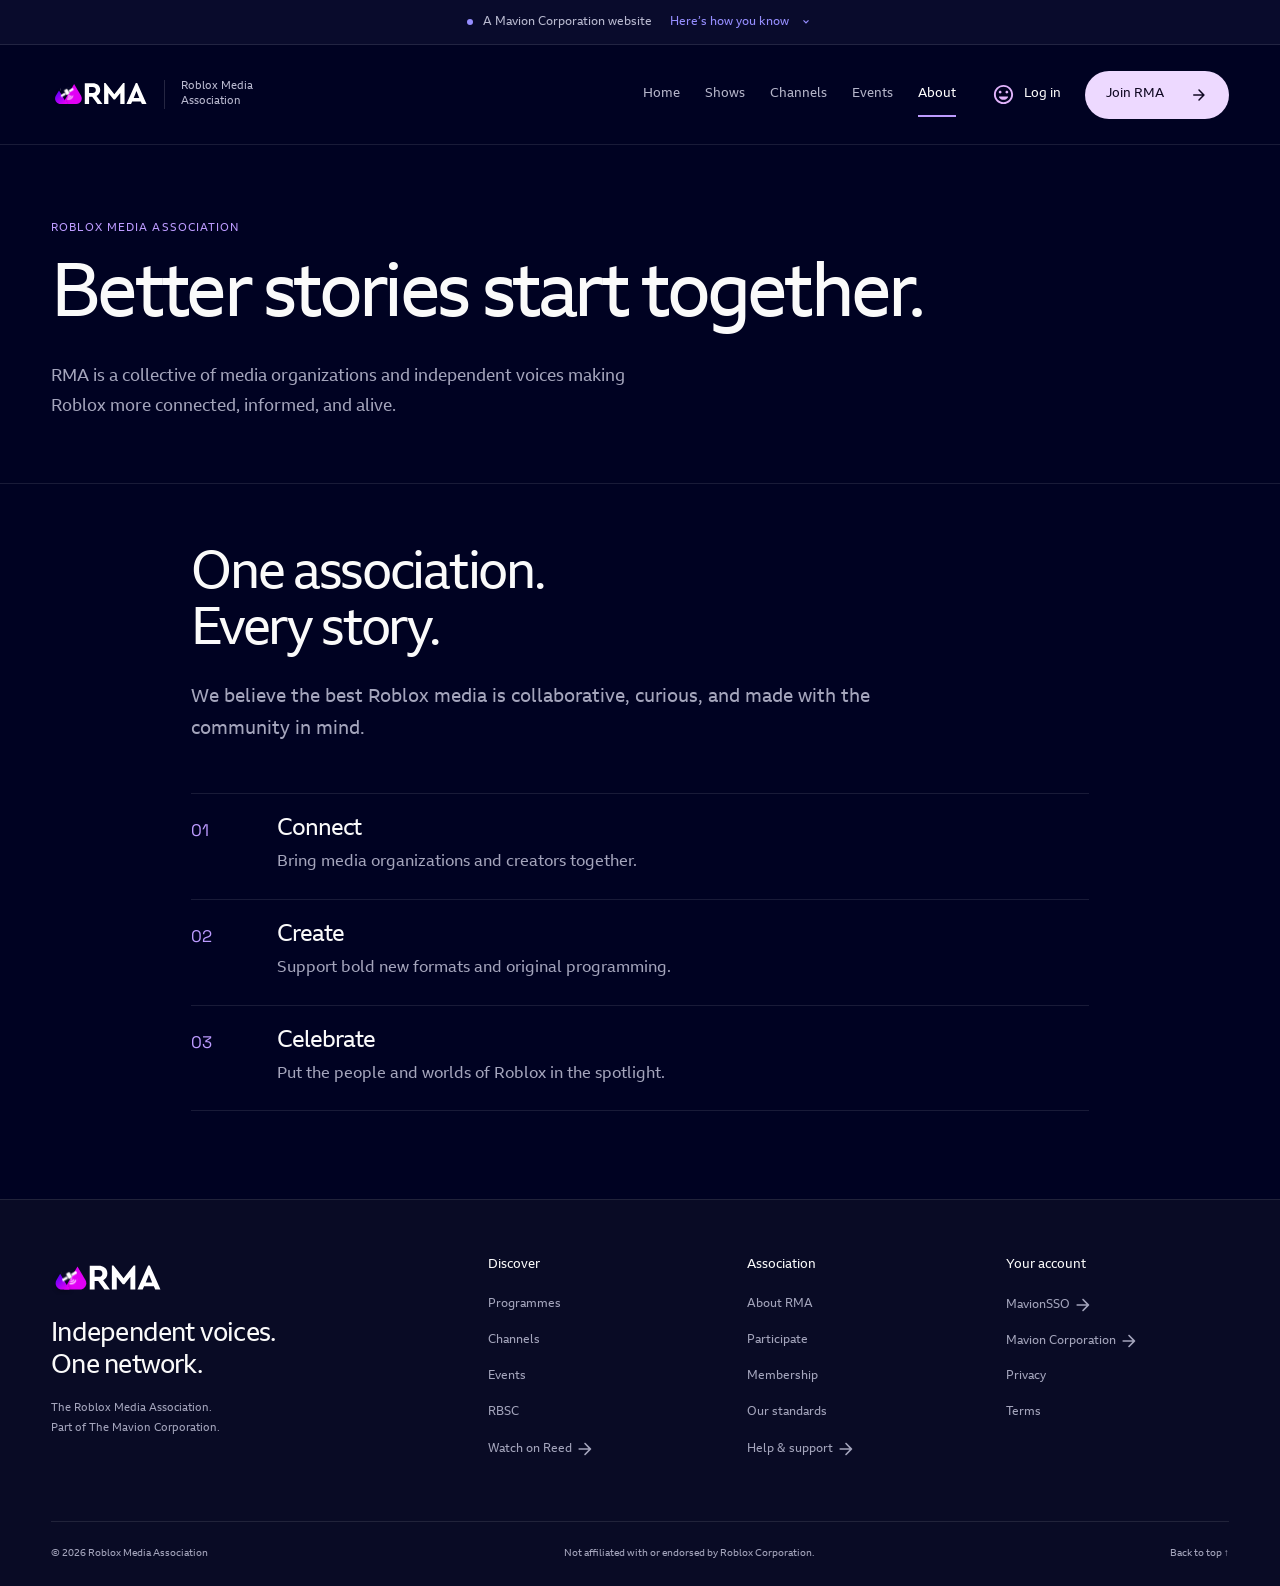
==== commit fe16db93: "Add face account access, rounded Material icons and shared Mavion banner" ====
--- a/about.html
+++ b/about.html
@@ -1 +1 @@
-<!doctype html><html lang="en"><head><meta charset="utf-8"><meta name="viewport" content="width=device-width,initial-scale=1"><title>About — RMA</title><link href="https://fonts.googleapis.com/css2?family=DM+Sans:wght@400;600;700&family=Space+Grotesk:wght@500;600;700&family=Material+Symbols+Rounded:opsz,wght,FILL,GRAD@20..48,100..700,0..1,-50..200&display=swap" rel="stylesheet"><link rel="stylesheet" href="styles.css"><link rel="stylesheet" href="pages.css"><meta name="description" content="The Roblox Media Association: broadcasters, original programmes, and shared events. Part of The Mavion Corporation."><link rel="canonical" href="https://rma.tmc.gg/about.html"><link rel="stylesheet" href="rma-redesign.css?v=3"><link rel="icon" href="assets/rma-light.svg" type="image/svg+xml"></head><body><details class="network-identity"><summary><span class="status-dot"></span>A Mavion Corporation website <span class="identity-more">Here’s how you know <span aria-hidden="true">⌄</span></span></summary><div><p><strong>Part of the Mavion network.</strong> RMA is the Roblox Media Association. The <strong>.tmc.gg</strong> domain is used by The Mavion Corporation and its websites.</p><p><strong>Check the address.</strong> This site is <strong>rma.tmc.gg</strong>. HTTPS protects the connection; it does not guarantee the content or security of external websites.</p></div></details><a class="rma-skip" href="#main">Skip to content</a><header class="rma-header"><a class="rma-brand" href="index.html" aria-label="RMA home"><img src="assets/rma-light.svg" alt="RMA" width="155" height="45"><span>Roblox Media<br>Association</span></a><button class="menu-toggle" type="button" aria-expanded="false" aria-controls="rma-navigation"><span>Menu</span><svg viewBox="0 0 24 24" aria-hidden="true"><path d="M4 8h16M4 16h16"/></svg></button><nav id="rma-navigation" aria-label="Primary navigation"><a href="index.html">Home</a><a href="shows.html">Shows</a><a href="channels.html">Channels</a><a href="events.html">Events</a><a href="about.html" aria-current="page">About</a><a class="mobile-member" href="apply.html">Membership <span aria-hidden="true">↗</span></a></nav><div class="rma-header-actions"><a class="rma-login" href="https://sso.tmc.gg/">Log in <span aria-hidden="true">↗</span></a><a class="primary-button" href="apply.html">Join RMA <span aria-hidden="true">↗</span></a></div></header><section class="page-hero"><p class="eyebrow">Roblox Media Association</p><h1>Better stories start together.</h1><p>RMA is a collective of media organizations and independent voices making Roblox more connected, informed, and alive.</p></section><main class="page-main about-page" id="main"><h2>One association.<br>Every story.</h2><p>We believe the best Roblox media is collaborative, curious, and made with the community in mind.</p><div class="value-list"><div class="value"><span>01</span><div><h3>Connect</h3><p>Bring media organizations and creators together.</p></div></div><div class="value"><span>02</span><div><h3>Create</h3><p>Support bold new formats and original programming.</p></div></div><div class="value"><span>03</span><div><h3>Celebrate</h3><p>Put the people and worlds of Roblox in the spotlight.</p></div></div></div></main><footer class="rma-footer"><div class="rma-footer-top"><div class="rma-footer-identity"><a href="index.html" aria-label="RMA home"><img src="assets/rma-light.svg" alt="RMA" width="155" height="45"></a><p>Independent voices.<br>One network.</p><small>The Roblox Media Association.<br>Part of The Mavion Corporation.</small></div><div><h2>Discover</h2><a href="shows.html">Programmes</a><a href="channels.html">Channels</a><a href="events.html">Events</a><a href="rbsc.html">RBSC</a><a href="https://reed-mavion.vercel.app">Watch on Reed <span aria-hidden="true">↗</span></a></div><div><h2>Association</h2><a href="about.html">About RMA</a><a href="participate.html">Participate</a><a href="apply.html">Membership</a><a href="standards.html">Our standards</a><a href="https://tmc.gg/support">Help & support <span aria-hidden="true">↗</span></a></div><div><h2>Your account</h2><a href="https://sso.tmc.gg/">MavionSSO <span aria-hidden="true">↗</span></a><a href="https://tmc.gg">Mavion Corporation <span aria-hidden="true">↗</span></a><a href="privacy.html">Privacy</a><a href="terms.html">Terms</a></div></div><div class="rma-footer-bottom"><span>© 2026 Roblox Media Association</span><span>Not affiliated with or endorsed by Roblox Corporation.</span><a href="#main">Back to top ↑</a></div></footer><script src="rma.js?v=3" defer></script></body></html>
+<!doctype html><html lang="en"><head><meta charset="utf-8"><meta name="viewport" content="width=device-width,initial-scale=1"><title>About — RMA</title><link href="https://fonts.googleapis.com/css2?family=DM+Sans:wght@400;600;700&family=Space+Grotesk:wght@500;600;700&family=Material+Symbols+Rounded:opsz,wght,FILL,GRAD@20..48,100..700,0..1,-50..200&display=swap" rel="stylesheet"><link rel="stylesheet" href="styles.css"><link rel="stylesheet" href="pages.css"><meta name="description" content="The Roblox Media Association: broadcasters, original programmes, and shared events. Part of The Mavion Corporation."><link rel="canonical" href="https://rma.tmc.gg/about.html"><script src="material-icons.js?v=1" defer></script><script src="mavion-identity.js?v=1" defer></script><link rel="stylesheet" href="rma-redesign.css?v=3"><link rel="icon" href="assets/rma-light.svg" type="image/svg+xml"></head><body><a class="rma-skip" href="#main">Skip to content</a><a class="rma-skip" href="#main">Skip to content</a><header class="rma-header"><a class="rma-brand" href="index.html" aria-label="RMA home"><img src="assets/rma-light.svg" alt="RMA" width="155" height="45"><span>Roblox Media<br>Association</span></a><button class="menu-toggle" type="button" aria-expanded="false" aria-controls="rma-navigation"><span>Menu</span><svg viewBox="0 0 24 24" aria-hidden="true"><path d="M4 8h16M4 16h16"/></svg></button><nav id="rma-navigation" aria-label="Primary navigation"><a href="index.html">Home</a><a href="shows.html">Shows</a><a href="channels.html">Channels</a><a href="events.html">Events</a><a href="about.html" aria-current="page">About</a><a class="mobile-member" href="apply.html">Membership <span aria-hidden="true">↗</span></a></nav><div class="rma-header-actions"><a class="rma-login" href="https://sso.tmc.gg/">Log in <span aria-hidden="true">↗</span></a><a class="primary-button" href="apply.html">Join RMA <span aria-hidden="true">↗</span></a></div></header><section class="page-hero"><p class="eyebrow">Roblox Media Association</p><h1>Better stories start together.</h1><p>RMA is a collective of media organizations and independent voices making Roblox more connected, informed, and alive.</p></section><main class="page-main about-page" id="main"><h2>One association.<br>Every story.</h2><p>We believe the best Roblox media is collaborative, curious, and made with the community in mind.</p><div class="value-list"><div class="value"><span>01</span><div><h3>Connect</h3><p>Bring media organizations and creators together.</p></div></div><div class="value"><span>02</span><div><h3>Create</h3><p>Support bold new formats and original programming.</p></div></div><div class="value"><span>03</span><div><h3>Celebrate</h3><p>Put the people and worlds of Roblox in the spotlight.</p></div></div></div></main><footer class="rma-footer"><div class="rma-footer-top"><div class="rma-footer-identity"><a href="index.html" aria-label="RMA home"><img src="assets/rma-light.svg" alt="RMA" width="155" height="45"></a><p>Independent voices.<br>One network.</p><small>The Roblox Media Association.<br>Part of The Mavion Corporation.</small></div><div><h2>Discover</h2><a href="shows.html">Programmes</a><a href="channels.html">Channels</a><a href="events.html">Events</a><a href="rbsc.html">RBSC</a><a href="https://reed.tmc.gg">Watch on Reed <span aria-hidden="true">↗</span></a></div><div><h2>Association</h2><a href="about.html">About RMA</a><a href="participate.html">Participate</a><a href="apply.html">Membership</a><a href="standards.html">Our standards</a><a href="https://tmc.gg/support">Help & support <span aria-hidden="true">↗</span></a></div><div><h2>Your account</h2><a href="https://sso.tmc.gg/">MavionSSO <span aria-hidden="true">↗</span></a><a href="https://tmc.gg">Mavion Corporation <span aria-hidden="true">↗</span></a><a href="privacy.html">Privacy</a><a href="terms.html">Terms</a></div></div><div class="rma-footer-bottom"><span>© 2026 Roblox Media Association</span><span>Not affiliated with or endorsed by Roblox Corporation.</span><a href="#main">Back to top ↑</a></div></footer><script src="rma.js?v=3" defer></script></body></html>
--- a/rma-redesign.css
+++ b/rma-redesign.css
@@ -1,4 +1,5 @@
 @font-face{font-family:"RMA Sans";src:url("fonts/BBC-Reith-Sans-Regular.ttf") format("truetype");font-display:swap;font-weight:400}
+.material-svg{width:20px;height:20px;fill:currentColor;stroke:none;flex:none;vertical-align:middle}.rma-login{display:inline-flex;align-items:center;gap:9px;min-height:44px}.rma-login>.material-svg{width:23px;height:23px;color:#e1b4fc}.rma-login img{width:26px;height:26px;border-radius:50%;object-fit:cover}.rma-login>span{margin:0!important;color:inherit!important}.rma-header .primary-button{border-radius:24px;background:#edd9ff}.rma-header nav>a[aria-current]:after{background:#db9ffc}.rma-header .menu-toggle>.material-svg{fill:currentColor;stroke:none;width:24px;height:24px}.rma-header-actions .primary-button:hover{background:#e3bbff}.rma-header nav>a:hover{color:#e8bcff}.route-grid>a>.material-svg{position:absolute;right:24px;top:24px;color:#dcabff}.primary-button>.material-svg,.text-link>.material-svg{width:18px;height:18px;transition:transform .25s}.primary-button:hover>.material-svg,.text-link:hover>.material-svg{transform:translateX(3px)}.network-identity{display:none!important}
 :root{--bg:#000222;--surface:#090b2c;--paper:#fafafa;--ink:#fafafa;--muted:#a4a5bc;--line:#ffffff19;--pink:#d6b4ff;--accent:#bc9bff;--radius:16px;--gutter:clamp(20px,4vw,56px)}
 *{box-sizing:border-box}html{scroll-behavior:smooth;scroll-padding-top:24px;background:var(--bg)}body,.rbsc-page{margin:0;background:var(--bg);color:var(--paper);font-family:"RMA Sans",Arial,sans-serif;font-size:16px;line-height:1.6;opacity:1;transform:none}a{color:inherit;text-decoration:none}button,input,select,textarea{font:inherit}button,a{-webkit-tap-highlight-color:transparent}a,button{touch-action:manipulation}img{max-width:100%}a:focus-visible,button:focus-visible,summary:focus-visible,input:focus-visible,select:focus-visible,textarea:focus-visible{outline:2px solid var(--accent);outline-offset:5px}p{color:var(--muted)}h1,h2,h3,h4,.page-hero h1,.about-page h2,.news-card h2,.channel-card h2,.value h3{font-family:"RMA Sans",Arial,sans-serif;font-weight:400;letter-spacing:-.045em;line-height:1.1;color:var(--paper)}
 .rma-skip{position:absolute;z-index:100;left:20px;top:0;padding:12px 20px;background:white;color:#000222;transform:translateY(-120%)}.rma-skip:focus{transform:none}.network-identity{border-bottom:1px solid var(--line);background:#090b25;font-size:11px;color:#b9bad0}.network-identity summary{max-width:1400px;min-height:37px;padding:7px var(--gutter);margin:auto;display:flex;align-items:center;gap:10px;list-style:none;cursor:pointer}.network-identity summary::-webkit-details-marker{display:none}.status-dot{display:inline-block;flex:none;width:6px;height:6px;border-radius:50%;background:var(--accent)}.identity-more{margin-left:10px;color:#bba9e4}.identity-more>span{margin-left:6px}.network-identity>div{max-width:1400px;margin:auto;padding:10px var(--gutter) 24px;display:grid;grid-template-columns:1fr 1fr;gap:48px}.network-identity p{margin:0;font-size:13px;max-width:500px}.network-identity strong{font-weight:400;color:white}
@@ -11,4 +12,5 @@
 @media(max-width:1100px){.rma-brand>span{display:none}.rma-header{gap:22px}.rma-header nav{gap:20px}.network-hero{gap:40px}.rma-header-actions{gap:18px}.rma-login{font-size:12px}}
 @media(max-width:900px){.rma-header{min-height:80px;padding-block:16px;flex-wrap:wrap;gap:15px}.rma-brand img{width:94px;height:36px}.menu-toggle{display:flex;align-items:center;gap:10px;min-height:44px;padding:8px 0 8px 12px;margin-left:auto;background:none;border:0;color:var(--paper);font-size:13px}.menu-toggle svg{width:24px;height:24px;fill:none;stroke:currentColor;stroke-width:1.5}.rma-header-actions .primary-button{display:none}.rma-header-actions{order:1}.menu-toggle{order:2}.rma-header nav{order:3;width:100%;display:none;margin:0;padding:15px 0 6px;border-top:1px solid var(--line);grid-template-columns:1fr 1fr;gap:8px}.rma-header nav.is-open{display:grid}.rma-header nav>a{padding:10px 12px;border-radius:8px;min-height:48px;font-size:15px;background:var(--surface)}.rma-header nav>a[aria-current]{background:#211a42}.rma-header nav>a[aria-current]:after{display:none}.rma-header nav .mobile-member{display:flex;color:var(--accent)}.network-hero{grid-template-columns:1fr 1fr;gap:30px;padding-block:52px;min-height:0}.network-hero h1{font-size:48px}.network-feature{aspect-ratio:.83}.network-feature-copy{padding:22px}.network-feature-copy h2{font-size:40px}.hero-actions{gap:12px}.hero-caption{margin-top:28px}.intro{font-size:16px}.programme-grid{gap:16px}.programme-copy h3{font-size:22px}.route-grid>a{padding:22px}.route-grid h3,.route-grid h2{font-size:25px}.network-purpose{gap:40px}.rma-footer-top{grid-template-columns:1.4fr 1fr 1fr;gap:25px}.rma-footer-top>div:last-child{grid-column:2/4;flex-direction:row;flex-wrap:wrap;gap:18px}.rma-footer-top>div:last-child h2{width:100%;margin:0}.feature-list{grid-template-columns:1fr}.page-hero{padding-block:52px}.network-identity>div{gap:24px}}
 @media(max-width:600px){.identity-more{font-size:0;margin-left:auto}.identity-more>span{font-size:15px}.network-identity>div{grid-template-columns:1fr;gap:18px}.network-hero{grid-template-columns:1fr;gap:36px;padding-top:40px;padding-bottom:36px}.network-hero h1{font-size:clamp(43px,10.8vw,62px)}.network-hero .eyebrow{font-size:10px;margin-bottom:20px}.intro{font-size:16px;max-width:38ch;margin:22px 0}.hero-actions .primary-button{width:100%;min-height:52px}.hero-actions .text-link{padding:4px 0}.hero-caption{display:none}.network-feature{aspect-ratio:1.16;border-radius:14px}.network-feature-copy h2{font-size:38px}.feature-pill{top:16px;left:16px;font-size:9px}.network-feature-copy>p:last-child{font-size:11px}.network-band{padding:18px 0;display:grid;gap:12px;font-size:11px}.network-band a{display:flex;justify-content:space-between}.section{padding-block:48px}.section-heading{align-items:start;gap:15px}.section-heading h2{font-size:33px}.section-heading .text-link{display:inline-flex;font-size:11px;white-space:nowrap;margin-top:25px;gap:8px}.programme-grid{grid-template-columns:1fr;gap:24px}.programme-art{aspect-ratio:16/10}.programme-copy{padding:18px 0 0}.programme-copy h3{font-size:27px}.programme-copy p{margin:10px 0}.collection-note{margin-top:30px}.network-purpose{grid-template-columns:1fr;gap:26px}.network-purpose>div:last-child>p{font-size:16px}.route-grid{grid-template-columns:1fr;gap:14px}.route-grid>a{min-height:0;padding:26px}.route-grid h3,.route-grid h2{font-size:28px;margin:23px 0 14px}.join-band{margin-bottom:48px;padding:30px 25px}.join-band h2{font-size:38px}.join-band .primary-button{position:static;margin-top:28px;width:100%}.page-hero h1{font-size:43px;line-height:1.08}.page-hero p:not(.eyebrow){font-size:16px}.page-main{padding-top:36px;padding-bottom:52px}.page-grid,.channel-page-grid,.shows-page-grid{grid-template-columns:1fr}.release-note{margin-top:38px;padding:24px}.release-note h2{font-size:27px}.rma-footer-top{padding:40px 0;grid-template-columns:1fr 1fr;gap:36px 20px}.rma-footer-top>div:first-child{grid-column:1/-1}.rma-footer-top>div:last-child{grid-column:1/-1;gap:12px 22px}.rma-footer-bottom{flex-direction:column;gap:12px}.rma-footer-identity p{font-size:28px}.rbsc-lineup li{grid-template-columns:26px 1fr}.rbsc-lineup .lineup-song{grid-column:2}.rbsc-event-card{max-width:100%}.network-feature-copy .eyebrow{margin-bottom:8px}}
+@media(max-width:600px){.rma-header .rma-login>span{display:none}}
 @media(prefers-reduced-motion:reduce){html{scroll-behavior:auto}*,*:before,*:after{animation:none!important;transition:none!important}.programme-art:hover img,.network-feature:hover>img,.route-grid>a:hover,.primary-button:hover{transform:none}}
